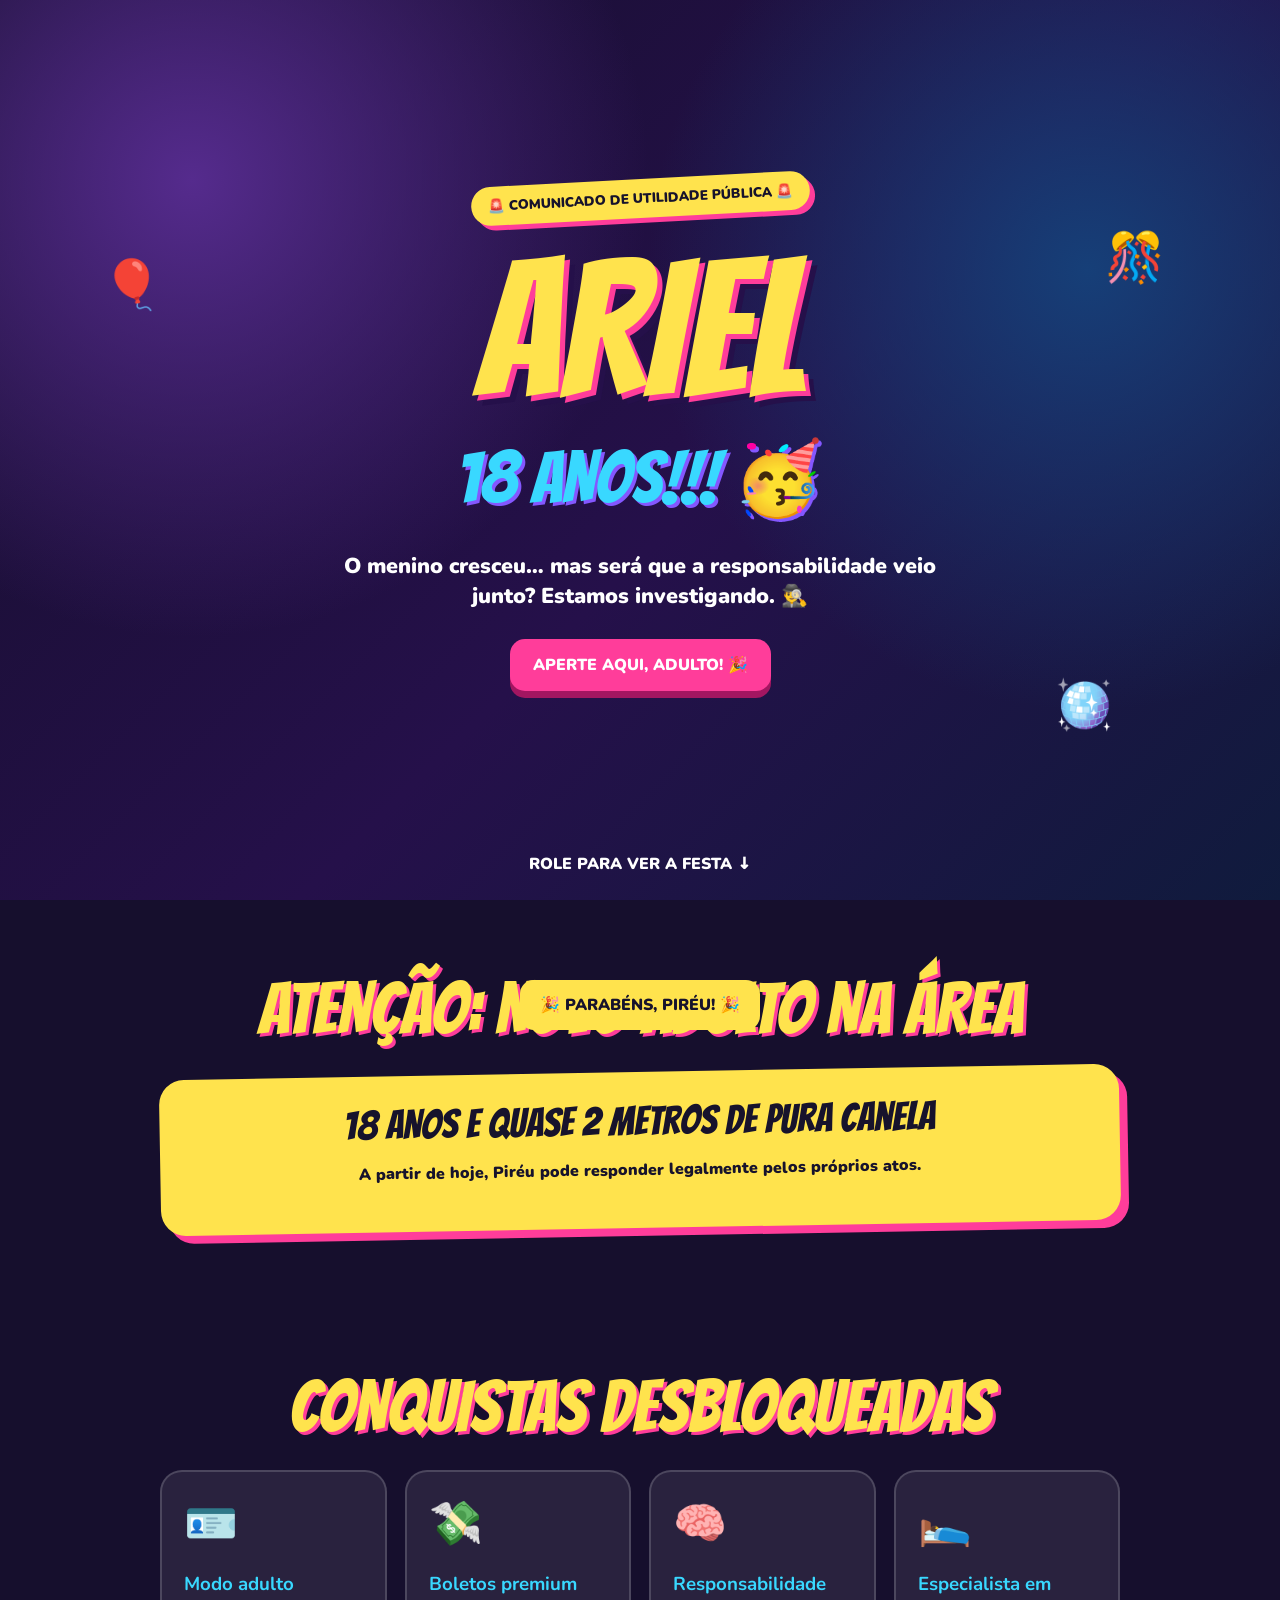
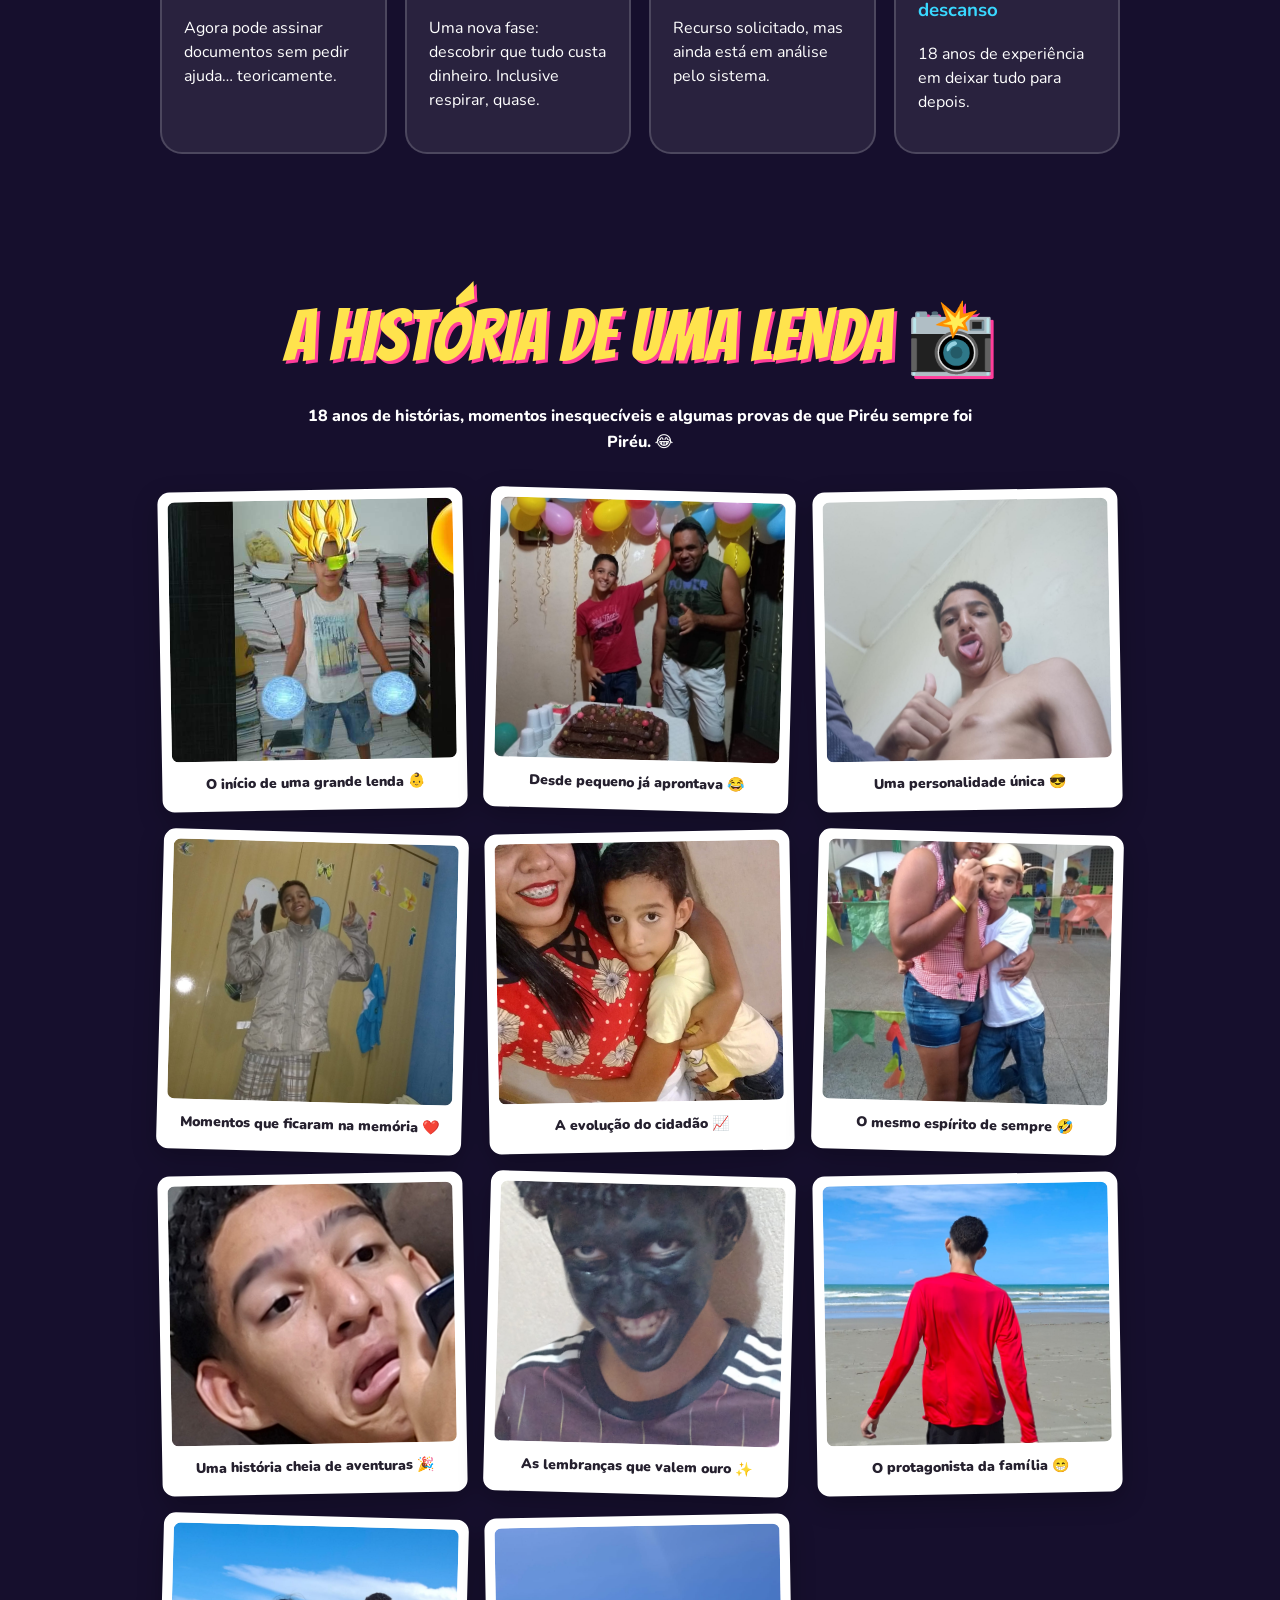
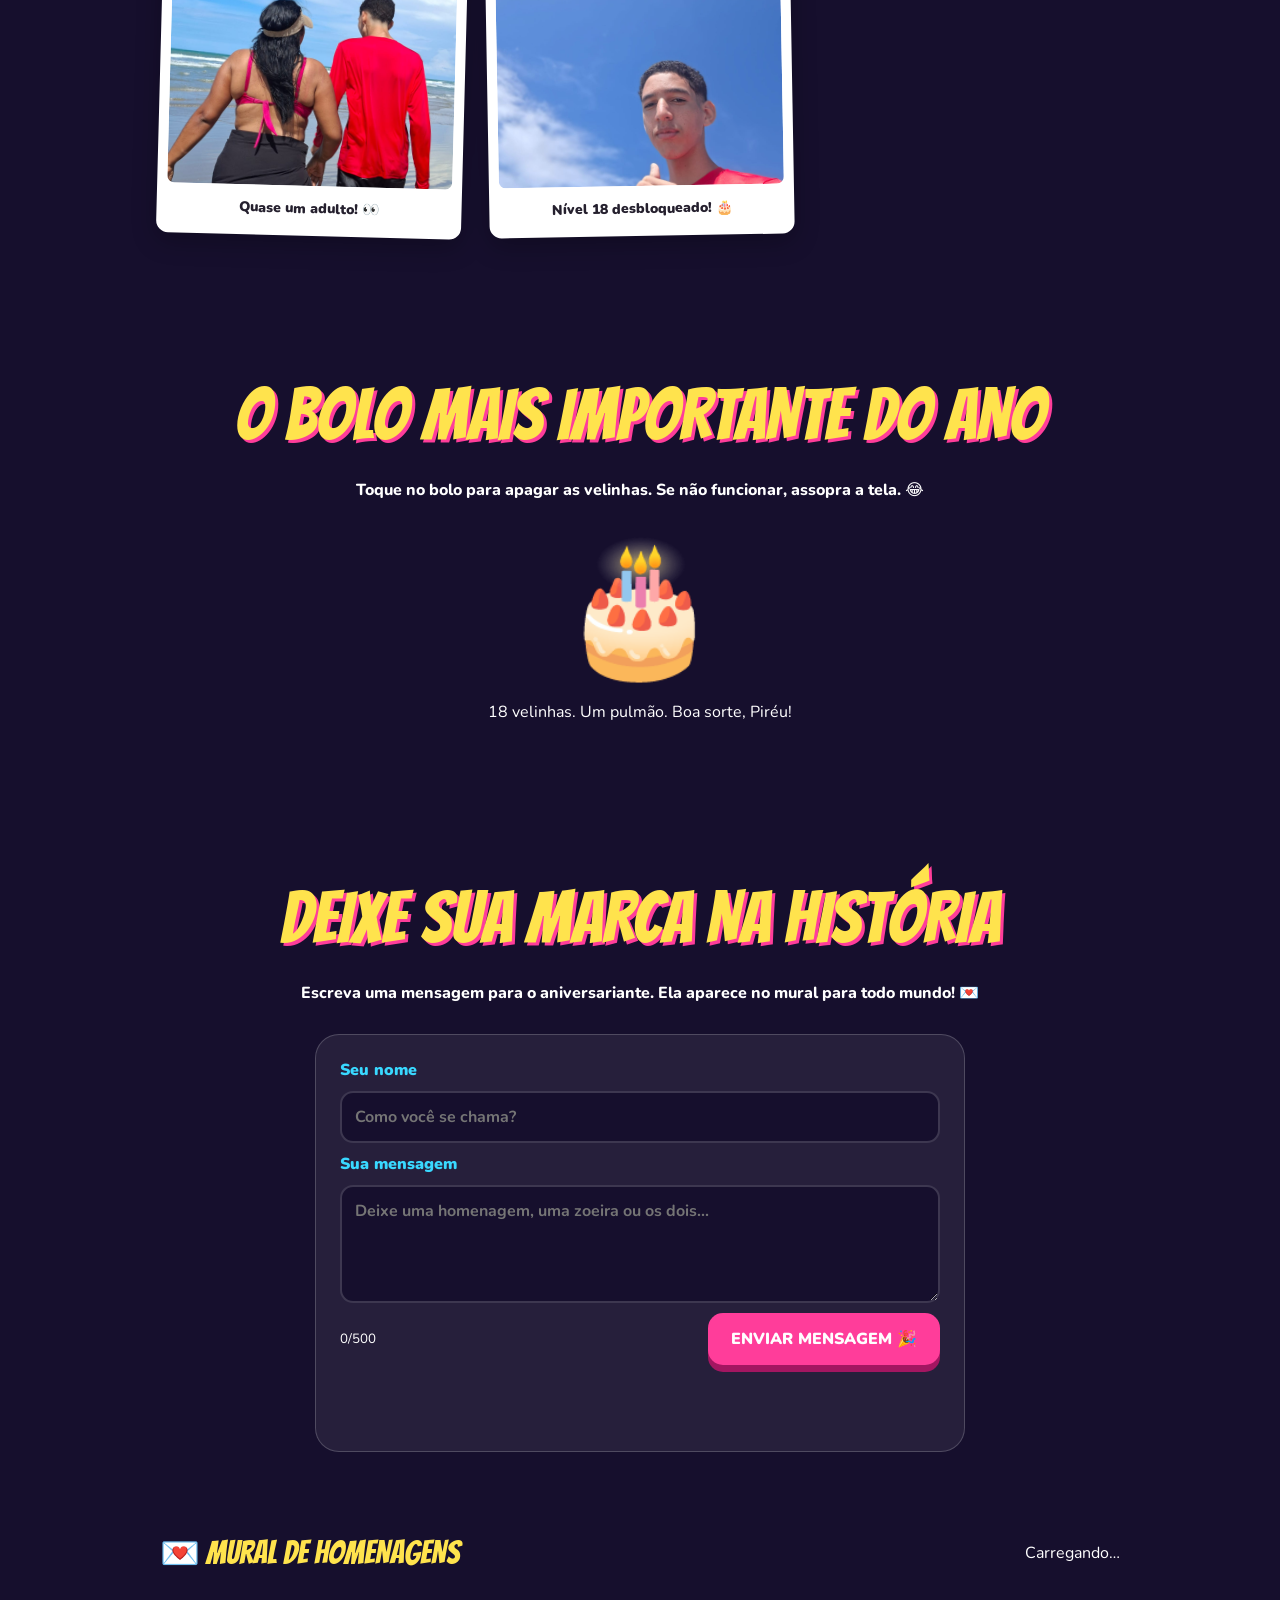
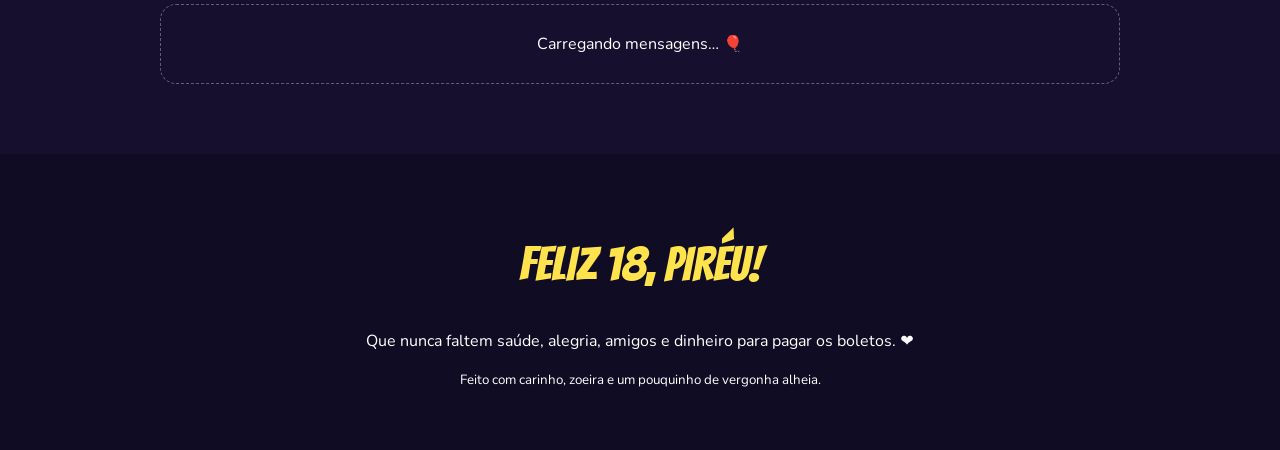
==== index.html @ 973aca3b "Add files via upload" ====
<!doctype html>
<html lang="pt-BR">

<head>
    <meta charset="utf-8">
    <meta name="viewport" content="width=device-width,initial-scale=1">
    <meta name="theme-color" content="#160f2d">
    <title>Piréu 18 — oficialmente adulto (infelizmente)</title>
    <link rel="preconnect" href="https://fonts.googleapis.com">
    <link href="https://fonts.googleapis.com/css2?family=Bangers&family=Nunito:wght@400;700;900;1000&display=swap"
        rel="stylesheet">
    <link rel="stylesheet" href="assets/style.css">
</head>

<body>
    <div class="ambient"></div>
    <header class="hero"><span class="eyebrow">🚨 COMUNICADO DE UTILIDADE PÚBLICA 🚨</span>
        <h1>ARIEL</h1>
        <p class="age">18 ANOS!!! 🥳</p>
        <p class="hero-copy">O menino cresceu… mas será que a responsabilidade veio junto? Estamos investigando. 🕵️‍♂️
        </p><button class="button" id="partyButton">APERTE AQUI, ADULTO! 🎉</button><a class="scroll" href="#mural">ROLE
            PARA VER A FESTA ↓</a><span class="float f1">🎈</span><span class="float f2">🎊</span><span
            class="float f3">🪩</span>
    </header>
    <main>
        <section class="section">
            <h2>ATENÇÃO: NOVO ADULTO NA ÁREA</h2>
            <div class="warning">
                <h3>18 ANOS E QUASE 2 metros de pura canela</h3>
                <p>A partir de hoje, Piréu pode responder legalmente pelos próprios atos.</p>
            </div>
        </section>
        <section class="section">
            <h2>CONQUISTAS DESBLOQUEADAS</h2>
            <div class="grid">
                <article><b>🪪</b>
                    <h3>Modo adulto</h3>
                    <p>Agora pode assinar documentos sem pedir ajuda… teoricamente.</p>
                </article>
                <article><b>💸</b>
                    <h3>Boletos premium</h3>
                    <p>Uma nova fase: descobrir que tudo custa dinheiro. Inclusive respirar, quase.</p>
                </article>
                <article><b>🧠</b>
                    <h3>Responsabilidade</h3>
                    <p>Recurso solicitado, mas ainda está em análise pelo sistema.</p>
                </article>
                <article><b>🛌</b>
                    <h3>Especialista em descanso</h3>
                    <p>18 anos de experiência em deixar tudo para depois.</p>
                </article>
            </div>
        </section>
        <section class="section" id="historia">
    <h2>A HISTÓRIA DE UMA LENDA 📸</h2>

    <p class="lead">
        18 anos de histórias, momentos inesquecíveis
        e algumas provas de que Piréu sempre foi Piréu. 😂
    </p>

    <div class="photo-wall">

        <figure class="photo-card">
            <img src="images/img 1.jpeg" alt="Piréu - Foto 1">
            <figcaption>O início de uma grande lenda 👶</figcaption>
        </figure>

        <figure class="photo-card">
            <img src="images/img 2.jpeg" alt="Piréu - Foto 2">
            <figcaption>Desde pequeno já aprontava 😂</figcaption>
        </figure>

        <figure class="photo-card">
            <img src="images/img 3.jpeg" alt="Piréu - Foto 3">
            <figcaption>Uma personalidade única 😎</figcaption>
        </figure>

        <figure class="photo-card">
            <img src="images/img 4.jpeg" alt="Piréu - Foto 4">
            <figcaption>Momentos que ficaram na memória ❤️</figcaption>
        </figure>

        <figure class="photo-card">
            <img src="images/img 5.jpeg" alt="Piréu - Foto 5">
            <figcaption>A evolução do cidadão 📈</figcaption>
        </figure>

        <figure class="photo-card">
            <img src="images/img 6.jpeg" alt="Piréu - Foto 6">
            <figcaption>O mesmo espírito de sempre 🤣</figcaption>
        </figure>

        <figure class="photo-card">
            <img src="images/img 7.jpeg" alt="Piréu - Foto 7">
            <figcaption>Uma história cheia de aventuras 🎉</figcaption>
        </figure>

        <figure class="photo-card">
            <img src="images/img 8.jpeg" alt="Piréu - Foto 8">
            <figcaption>As lembranças que valem ouro ✨</figcaption>
        </figure>

        <figure class="photo-card">
            <img src="images/img 9.jpeg" alt="Piréu - Foto 9">
            <figcaption>O protagonista da família 😁</figcaption>
        </figure>

        <figure class="photo-card">
            <img src="images/img 10.jpeg" alt="Piréu - Foto 10">
            <figcaption>Quase um adulto! 👀</figcaption>
        </figure>

        <figure class="photo-card">
            <img src="images/img 11.jpeg" alt="Piréu - Foto 11">
            <figcaption>Nível 18 desbloqueado! 🎂</figcaption>
        </figure>

    </div>
</section>
        <section class="section center">
            <h2>O BOLO MAIS IMPORTANTE DO ANO</h2>
            <p class="lead">Toque no bolo para apagar as velinhas. Se não funcionar, assopra a tela. 😂</p><button
                class="cake" id="cake">🎂</button>
            <p id="cakeMessage">18 velinhas. Um pulmão. Boa sorte, Piréu!</p>
        </section>
        <section class="section" id="mural">
            <h2>DEIXE SUA MARCA NA HISTÓRIA</h2>
            <p class="lead">Escreva uma mensagem para o aniversariante. Ela aparece no mural para todo mundo! 💌</p>
            <form id="messageForm" class="form"><label for="senderName">Seu nome</label><input id="senderName"
                    maxlength="40" placeholder="Como você se chama?" required><label for="messageText">Sua
                    mensagem</label><textarea id="messageText" maxlength="500" rows="4"
                    placeholder="Deixe uma homenagem, uma zoeira ou os dois..." required></textarea>
                <div class="formBottom"><small><span id="charCount">0</span>/500</small><button class="button"
                        id="sendButton">ENVIAR MENSAGEM 🎉</button></div>
                <p id="formStatus" aria-live="polite"></p>
            </form>
            <div class="wallHead">
                <h3>💌 MURAL DE HOMENAGENS</h3><span id="messageCount">Carregando…</span>
            </div>
            <div class="messages" id="messagesList">
                <div class="empty">Carregando mensagens… 🎈</div>
            </div>
        </section>
    </main>
    <footer>
        <h2>FELIZ 18, PIRÉU!</h2>
        <p>Que nunca faltem saúde, alegria, amigos e dinheiro para pagar os boletos. ❤️</p><small>Feito com carinho,
            zoeira e um pouquinho de vergonha alheia.</small>
    </footer>
    <div class="toast" id="toast">🎉 PARABÉNS, PIRÉU! 🎉</div>
    <script type="module" src="assets/app.js"></script>
</body>

</html>
---- assets/style.css ----
* {
    box-sizing: border-box
}

html {
    scroll-behavior: smooth
}

body {
    margin: 0;
    background: #160f2d;
    color: white;
    font-family: Nunito, system-ui, sans-serif;
    overflow-x: hidden
}

body:before {
    content: "";
    position: fixed;
    inset: 0;
    z-index: -2;
    background: radial-gradient(circle at 15% 20%, #552b8d, transparent 35%), radial-gradient(circle at 85% 30%, #163f78, transparent 35%), linear-gradient(135deg, #160f2d, #25104a 55%, #101b3d)
}

.hero {
    min-height: 100svh;
    display: flex;
    flex-direction: column;
    align-items: center;
    justify-content: center;
    text-align: center;
    padding: 60px 20px 90px;
    position: relative;
    overflow: hidden
}

.eyebrow {
    background: #ffe34d;
    color: #17132c;
    font-weight: 1000;
    padding: 10px 17px;
    border-radius: 999px;
    transform: rotate(-3deg);
    box-shadow: 5px 5px #ff3d9a;
    font-size: .85rem
}

.hero h1 {
    font: clamp(5.5rem, 18vw, 12rem)/.8 Bangers;
    margin: 35px 0 12px;
    color: #ffe34d;
    text-shadow: 5px 5px #ff3d9a, 10px 10px #25104a;
    animation: bob 2.5s infinite
}

.age {
    font: clamp(2.4rem, 7vw, 4.5rem) Bangers;
    color: #39d8ff;
    text-shadow: 3px 3px #8457ff;
    margin: 18px
}

.hero-copy {
    font-size: clamp(1rem, 3vw, 1.35rem);
    font-weight: 900;
    max-width: 650px;
    margin: 12px auto 28px
}

.button {
    border: 0;
    border-radius: 15px;
    padding: 15px 23px;
    background: #ff3d9a;
    color: white;
    font: 1000 1rem Nunito;
    cursor: pointer;
    box-shadow: 0 7px #a31661;
    transition: .18s
}

.button:hover {
    transform: translateY(-4px);
    box-shadow: 0 11px #a31661
}

.scroll {
    position: absolute;
    bottom: 25px;
    color: white;
    text-decoration: none;
    font-weight: 1000
}

.float {
    position: absolute;
    font-size: 3rem;
    animation: bob 3s infinite
}

.f1 {
    left: 8%;
    top: 28%
}

.f2 {
    right: 9%;
    top: 25%
}

.f3 {
    right: 13%;
    bottom: 18%
}

@keyframes bob {
    50% {
        transform: translateY(-12px) rotate(2deg)
    }
}

.section {
    max-width: 1000px;
    margin: auto;
    padding: 70px 20px
}

.section h2 {
    font: clamp(2.5rem, 7vw, 4.5rem) Bangers;
    text-align: center;
    color: #ffe34d;
    text-shadow: 3px 3px #ff3d9a;
    margin: 0 0 25px
}

.warning {
    background: #ffe34d;
    color: #17132c;
    border-radius: 25px;
    padding: 28px;
    text-align: center;
    transform: rotate(-1deg);
    box-shadow: 8px 8px #ff3d9a
}

.warning h3 {
    font: 2.5rem Bangers;
    margin: 0 0 10px
}

.warning p {
    font-weight: 900;
    line-height: 1.6
}

.grid {
    display: grid;
    grid-template-columns: repeat(auto-fit, minmax(210px, 1fr));
    gap: 18px
}

.grid article {
    background: #ffffff15;
    border: 2px solid #ffffff2a;
    border-radius: 22px;
    padding: 22px
}

.grid b {
    font-size: 2.7rem
}

.grid h3 {
    color: #39d8ff
}

.grid p {
    line-height: 1.5
}

.lead {
    text-align: center;
    font-weight: 800;
    line-height: 1.6;
    max-width: 700px;
    margin: 0 auto 28px
}

.timeline {
    max-width: 650px;
    margin: auto;
    display: grid;
    grid-template-columns: 55px 1fr;
    gap: 8px 16px
}

.timeline div {
    background: #342456;
    border: 2px solid #ff3d9a;
    border-radius: 50%;
    width: 52px;
    height: 52px;
    display: grid;
    place-items: center;
    font-size: 1.6rem;
    z-index: 1
}

.timeline p {
    line-height: 1.5
}

.timeline strong {
    color: #39d8ff
}

.center {
    text-align: center
}

.cake {
    font-size: 8rem;
    background: none;
    border: 0;
    cursor: pointer
}

.form {
    max-width: 650px;
    margin: 25px auto 50px;
    background: #ffffff12;
    border: 1px solid #ffffff30;
    border-radius: 24px;
    padding: 24px;
    display: flex;
    flex-direction: column;
    gap: 10px
}

.form label {
    font-weight: 1000;
    color: #39d8ff
}

.form input,
.form textarea {
    width: 100%;
    border: 2px solid #ffffff2b;
    border-radius: 13px;
    background: #160f2d;
    color: white;
    padding: 13px;
    font: 700 1rem Nunito
}

.formBottom {
    display: flex;
    justify-content: space-between;
    align-items: center;
    gap: 12px
}

.form p {
    min-height: 20px;
    font-weight: 800
}

.wallHead {
    display: flex;
    justify-content: space-between;
    align-items: center;
    gap: 10px;
    flex-wrap: wrap
}

.wallHead h3 {
    font: 2rem Bangers;
    color: #ffe34d
}

.messages {
    display: grid;
    grid-template-columns: repeat(auto-fit, minmax(230px, 1fr));
    gap: 15px
}

.message {
    background: #fff;
    color: #201936;
    border-radius: 17px;
    padding: 18px;
    box-shadow: 5px 6px #ff3d9a;
    overflow-wrap: anywhere
}

.message strong {
    display: block;
    margin-bottom: 8px
}

.message p {
    white-space: pre-wrap;
    line-height: 1.5;
    font-weight: 700
}

.message time {
    font-size: .75rem;
    color: #6e6680
}

.empty {
    text-align: center;
    padding: 28px;
    border: 1px dashed #ffffff55;
    border-radius: 16px
}

footer {
    text-align: center;
    padding: 45px 20px 60px;
    background: #08081766
}

footer h2 {
    font: 3rem Bangers;
    color: #ffe34d
}

.toast {
    position: fixed;
    bottom: 20px;
    left: 50%;
    transform: translate(-50%, 150px);
    background: #ffe34d;
    color: #17132c;
    padding: 14px 20px;
    border-radius: 14px;
    font-weight: 1000;
    transition: .3s
}

.toast.show {
    transform: translate(-50%, 0)
}


/* MURAL DE FOTOGRAFIAS */

.photo-wall {
    display: grid;
    grid-template-columns: repeat(3, minmax(0, 1fr));
    gap: 22px;
    margin-top: 35px;
}

.photo-card {
    margin: 0;
    padding: 10px;
    background: #fff;
    border-radius: 12px;
    overflow: hidden;
    transform: rotate(-1deg);
    transition: transform 0.3s ease, box-shadow 0.3s ease;
    box-shadow: 0 8px 25px rgba(0, 0, 0, 0.25);
}

.photo-card:nth-child(even) {
    transform: rotate(1.5deg);
}

.photo-card:hover {
    transform: translateY(-8px) rotate(0);
    box-shadow: 0 15px 35px rgba(0, 0, 0, 0.35);
}

.photo-card img {
    display: block;
    width: 100%;
    height: 260px;
    object-fit: cover;
    border-radius: 7px;
}

.photo-card figcaption {
    padding: 13px 5px 8px;
    color: #25202e;
    font-family: 'Nunito', sans-serif;
    font-size: 14px;
    font-weight: 900;
    text-align: center;
}

@media (max-width: 700px) {
    .photo-wall {
        grid-template-columns: repeat(2, minmax(0, 1fr));
        gap: 14px;
    }

    .photo-card img {
        height: 190px;
    }
}

@media (max-width: 420px) {
    .photo-wall {
        grid-template-columns: 1fr;
    }

    .photo-card img {
        height: 280px;
    }
}


.confetti {
    position: fixed;
    top: -20px;
    width: 10px;
    height: 16px;
    z-index: 20;
    pointer-events: none;
    animation: fall linear forwards
}

@keyframes fall {
    to {
        transform: translateY(110vh) rotate(900deg)
    }
}

@media(max-width:600px) {
    .section {
        padding: 55px 17px
    }

    .formBottom {
        flex-direction: column;
        align-items: stretch
    }

    .formBottom button {
        width: 100%
    }

    .timeline {
        grid-template-columns: 48px 1fr
    }
}
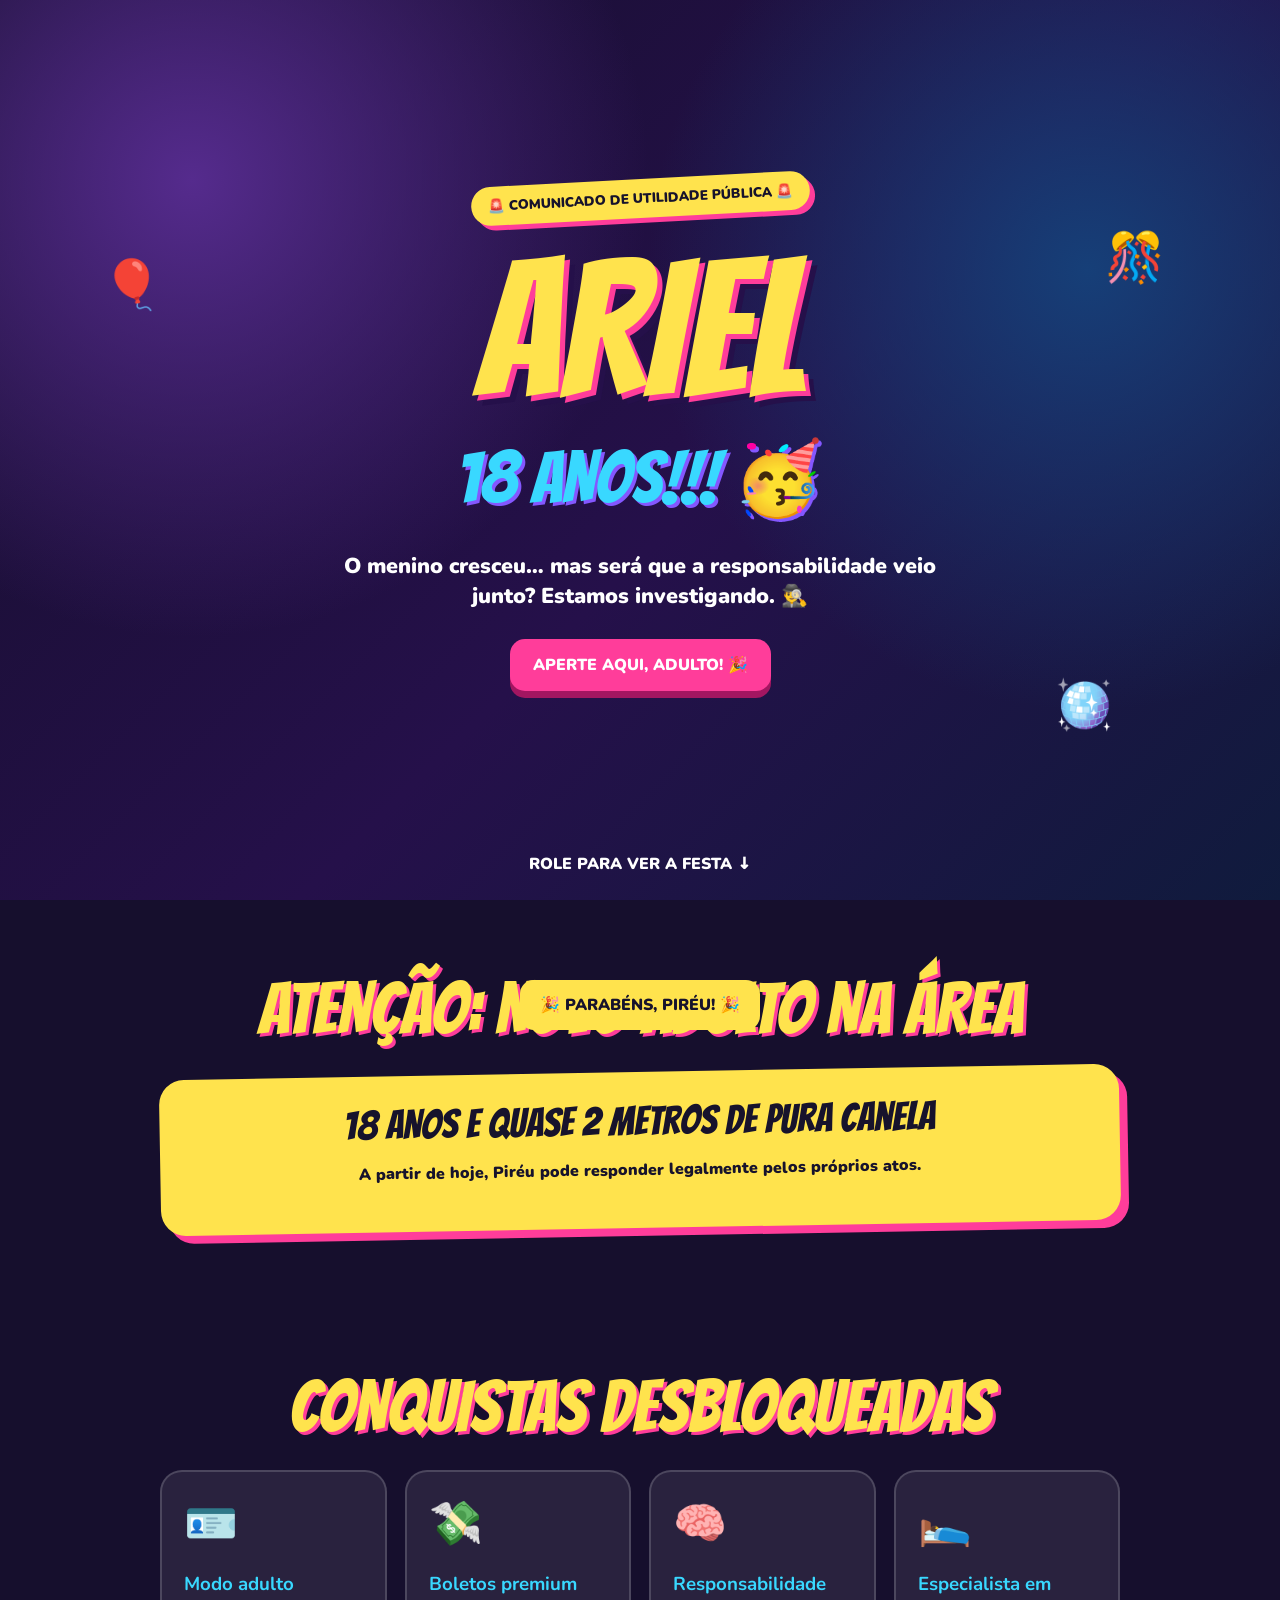
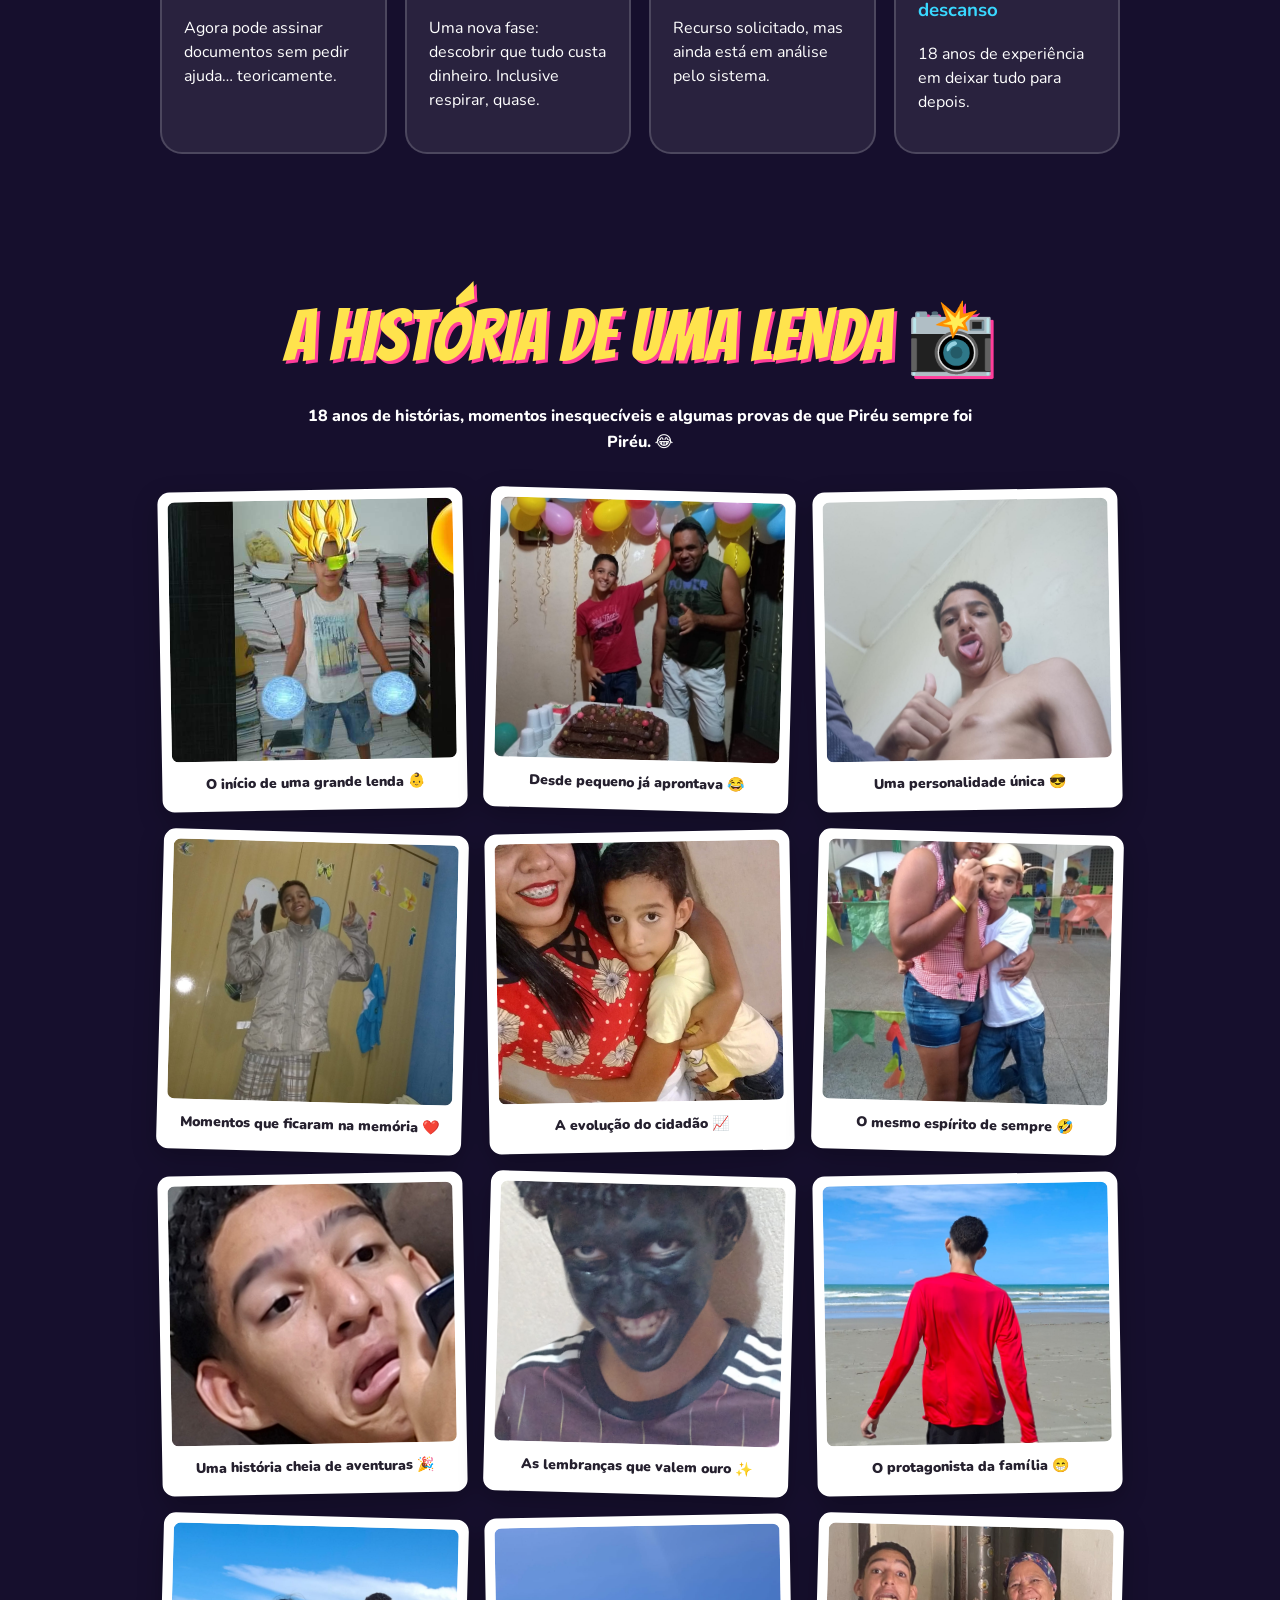
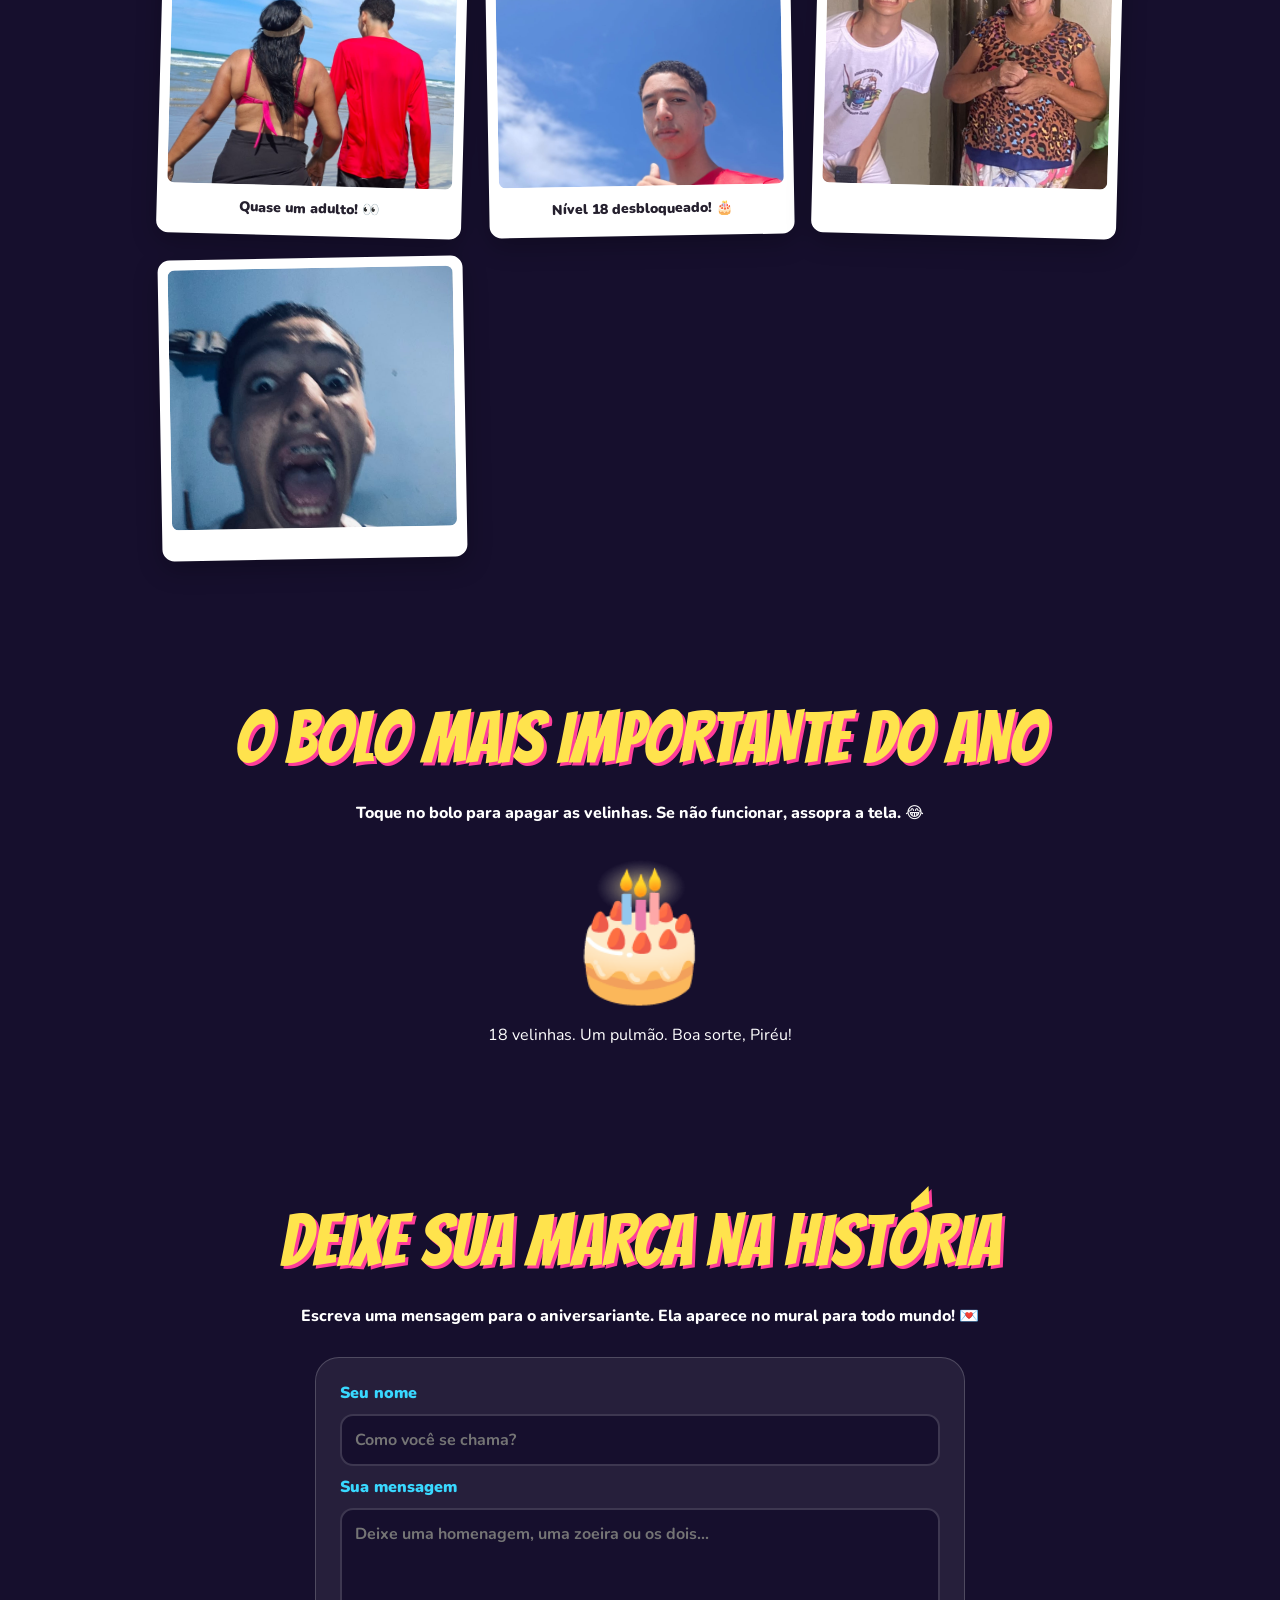
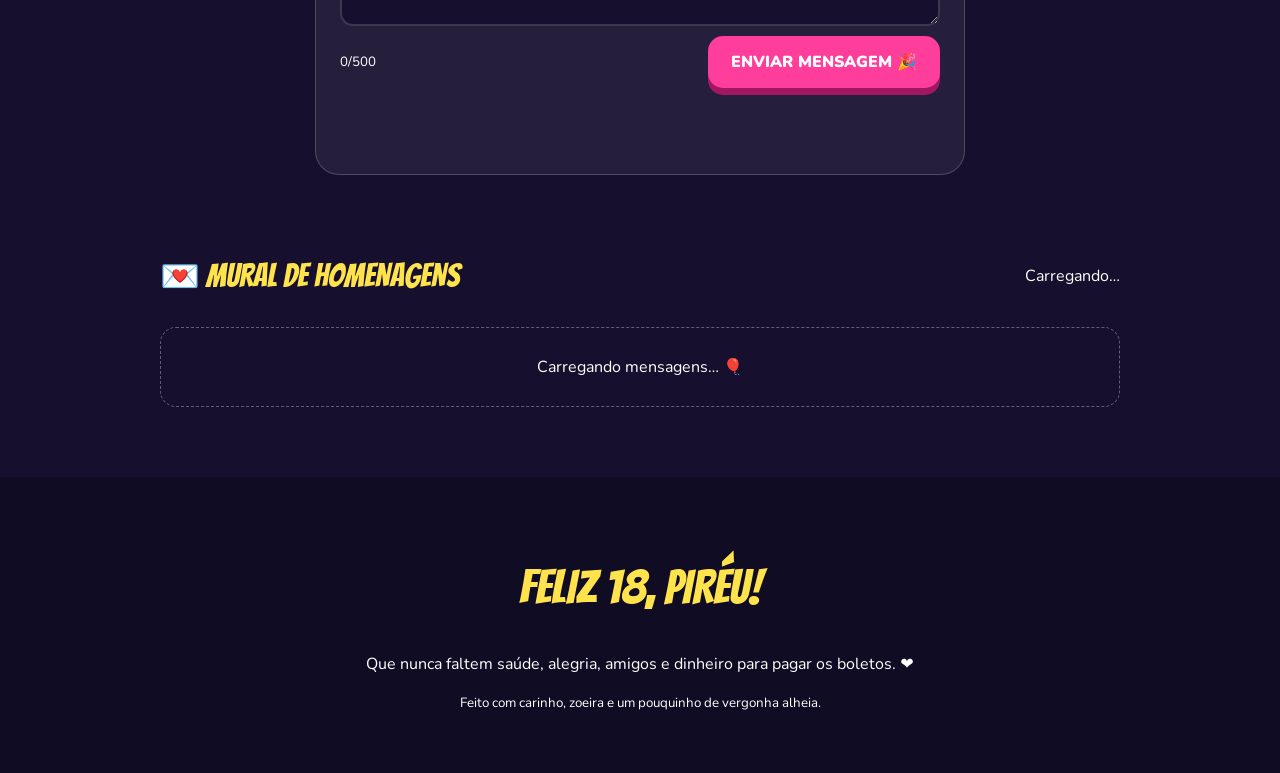
==== commit bd970458: "Update index.html" ====
--- a/index.html
+++ b/index.html
@@ -116,6 +116,17 @@
             <figcaption>Nível 18 desbloqueado! 🎂</figcaption>
         </figure>
 
+        <figure class="photo-card">
+            <img src="images/img 12.jpeg" alt="Piréu - Foto 11">
+            <figcaption></figcaption>
+        </figure>
+
+        <figure class="photo-card">
+            <img src="images/img 13.jpeg" alt="Piréu - Foto 11">
+            <figcaption></figcaption>
+        </figure>
+
+
     </div>
 </section>
         <section class="section center">
@@ -152,4 +163,4 @@
     <script type="module" src="assets/app.js"></script>
 </body>
 
-</html>+</html>
